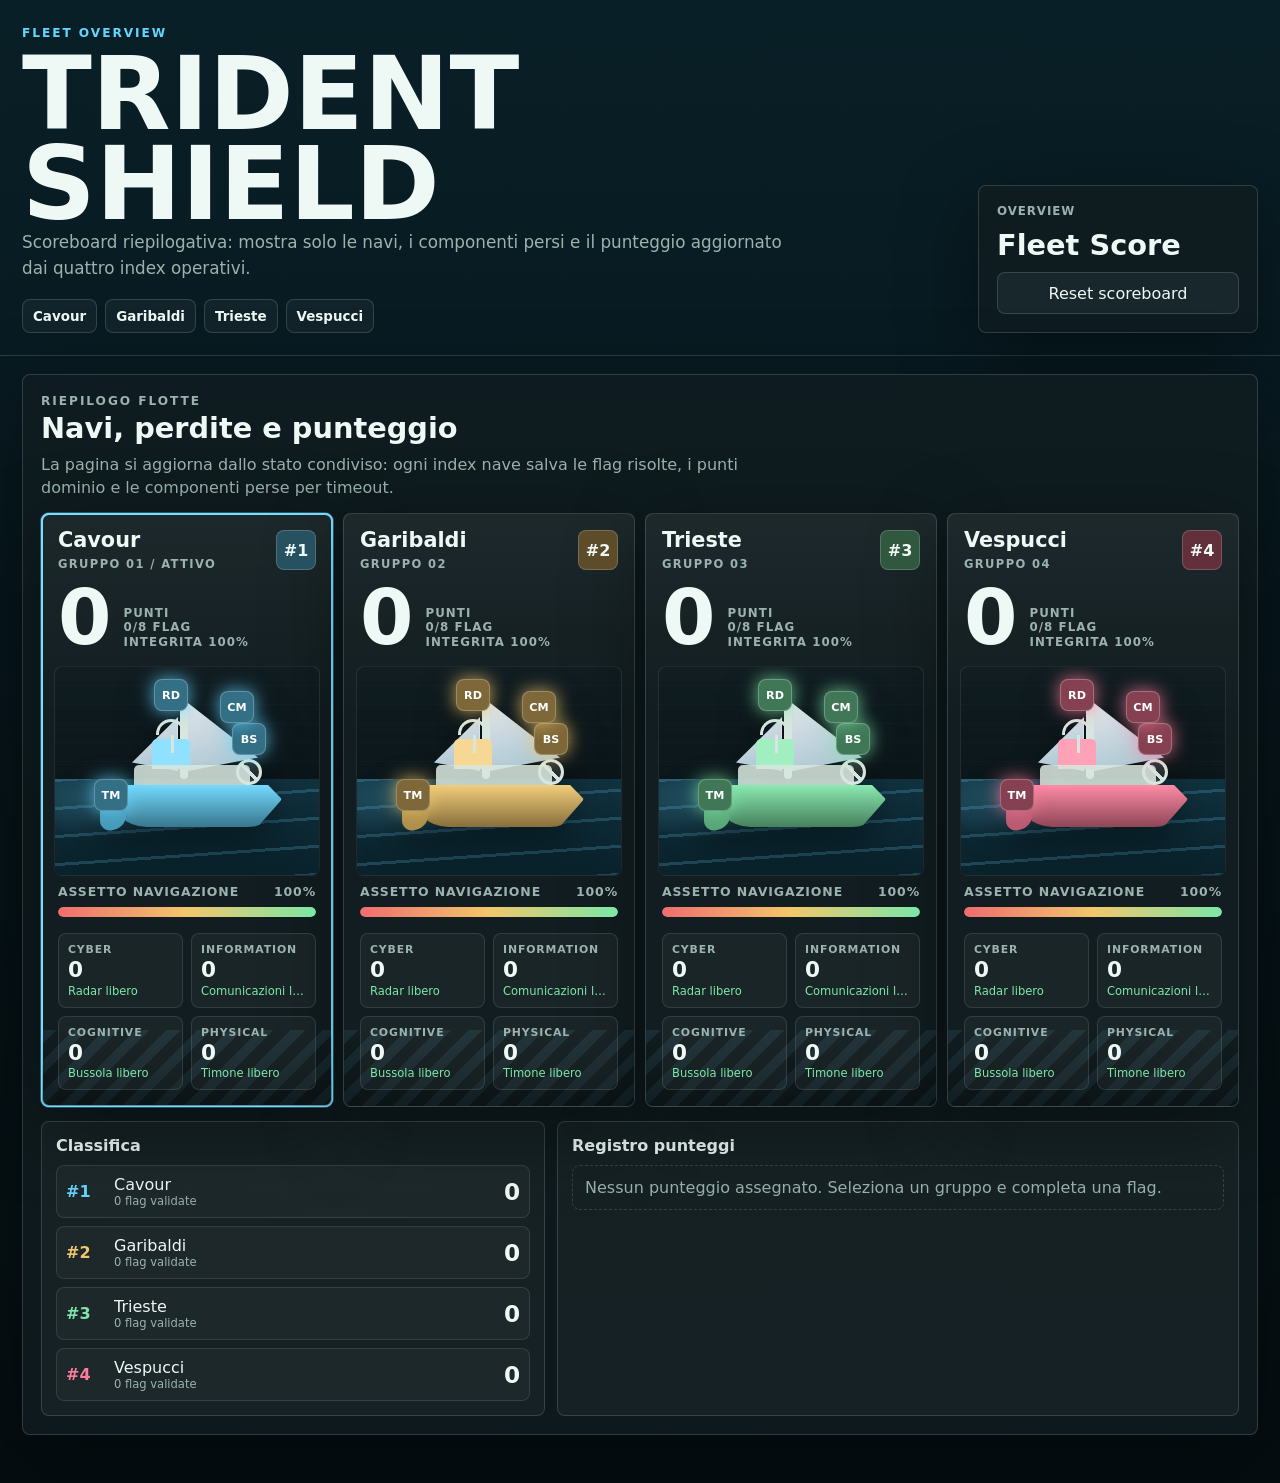
==== index.html @ 1d4ad9ce "Add files via upload" ====
<!doctype html>
<html lang="it">
<head>
  <meta charset="utf-8">
  <meta name="viewport" content="width=device-width, initial-scale=1">
  <meta name="description" content="Overview scoreboard Operazione TRIDENT SHIELD">
  <title>TRIDENT SHIELD - Overview Scoreboard</title>
  <link rel="stylesheet" href="style.css">
</head>
<body data-mode="overview">
  <header class="topbar overview-topbar">
    <div>
      <p class="eyebrow">Fleet Overview</p>
      <h1>TRIDENT SHIELD</h1>
      <p class="subtitle">Scoreboard riepilogativa: mostra solo le navi, i componenti persi e il punteggio aggiornato dai quattro index operativi.</p>
      <nav class="page-links" aria-label="Apri index nave">
        <a href="index-cavour.html">Cavour</a><a href="index-garibaldi.html">Garibaldi</a><a href="index-trieste.html">Trieste</a><a href="index-vespucci.html">Vespucci</a>
      </nav>
    </div>
    <div class="mission-card">
      <span>Overview</span>
      <strong>Fleet Score</strong>
      <button id="reset-scoreboard" type="button">Reset scoreboard</button>
    </div>
  </header>

  <main class="app-shell overview-shell">
    <section class="team-scoreboard overview-only" aria-label="Overview scoreboard flotte">
      <div class="scoreboard-head single-head">
        <div>
          <p class="eyebrow">Riepilogo flotte</p>
          <h2>Navi, perdite e punteggio</h2>
          <p>La pagina si aggiorna dallo stato condiviso: ogni index nave salva le flag risolte, i punti dominio e le componenti perse per timeout.</p>
        </div>
      </div>
      <div class="team-grid overview-grid" id="team-grid"></div>
      <div class="scoreboard-bottom">
        <div class="leaderboard-panel">
          <h3>Classifica</h3>
          <div id="team-leaderboard"></div>
        </div>
        <div class="score-log-panel">
          <h3>Registro punteggi</h3>
          <div id="score-log"></div>
        </div>
      </div>
    </section>
  </main>

  <script src="app.js"></script>
</body>
</html>
---- style.css ----
:root {
  color-scheme: dark;
  --bg: #071013;
  --surface: #111d20;
  --surface-2: #17272b;
  --surface-3: #20343a;
  --line: rgba(229, 241, 237, 0.16);
  --ink: #eef8f5;
  --muted: #9bb2ad;
  --cyan: #63d6ff;
  --green: #7ce7a7;
  --yellow: #f2c76b;
  --red: #ef6d6d;
  --danger: #ef6d6d;
  --orange: #f49b63;
  --violet: #b99cff;
  --warn: #f2c76b;
  --ok: #7ce7a7;
  --shadow: 0 22px 80px rgba(0, 0, 0, 0.36);
}

* { box-sizing: border-box; }

html { scroll-behavior: smooth; }

body {
  margin: 0;
  min-height: 100vh;
  color: var(--ink);
  font-family: Inter, ui-sans-serif, system-ui, -apple-system, BlinkMacSystemFont, "Segoe UI", sans-serif;
  background:
    linear-gradient(180deg, rgba(9, 32, 40, 0.92), rgba(5, 13, 16, 0.98)),
    repeating-linear-gradient(90deg, rgba(255, 255, 255, 0.035) 0 1px, transparent 1px 94px),
    var(--bg);
}

button,
input { font: inherit; }

button {
  min-height: 42px;
  border: 1px solid var(--line);
  border-radius: 8px;
  color: var(--ink);
  background: var(--surface-2);
  cursor: pointer;
}

button:hover,
.tab:hover {
  border-color: rgba(238, 248, 245, 0.34);
  background: var(--surface-3);
}

.tip {
  position: relative;
  display: inline-grid;
  place-items: center;
  width: 21px;
  height: 21px;
  min-height: 21px;
  margin-left: 6px;
  padding: 0;
  border-color: rgba(99, 214, 255, 0.36);
  border-radius: 50%;
  color: var(--cyan);
  background: rgba(99, 214, 255, 0.08);
  font-size: 0.72rem;
  font-weight: 900;
  line-height: 1;
  vertical-align: middle;
}

.tip::after {
  content: attr(data-tooltip);
  position: absolute;
  left: 50%;
  bottom: calc(100% + 10px);
  z-index: 50;
  width: min(310px, 70vw);
  padding: 10px 11px;
  border: 1px solid rgba(99, 214, 255, 0.34);
  border-radius: 8px;
  color: var(--ink);
  background: #071013;
  box-shadow: var(--shadow);
  font-size: 0.78rem;
  font-weight: 650;
  letter-spacing: 0;
  line-height: 1.35;
  text-align: left;
  text-transform: none;
  white-space: normal;
  opacity: 0;
  pointer-events: none;
  transform: translate(-50%, 4px);
  transition: opacity 140ms ease, transform 140ms ease;
}

.tip:hover::after,
.tip:focus-visible::after {
  opacity: 1;
  transform: translate(-50%, 0);
}

input {
  width: 100%;
  min-height: 42px;
  border: 1px solid var(--line);
  border-radius: 8px;
  padding: 0 12px;
  color: var(--ink);
  background: #091519;
  outline: none;
}

input[type="range"] { accent-color: var(--green); }

.topbar,
.app-shell {
  width: min(1480px, 100%);
  margin: 0 auto;
  padding-inline: 22px;
}

.topbar {
  display: grid;
  grid-template-columns: minmax(0, 1fr) 280px;
  gap: 24px;
  align-items: end;
  padding-top: 26px;
  padding-bottom: 22px;
  border-bottom: 1px solid var(--line);
}

.eyebrow {
  margin: 0 0 9px;
  color: var(--cyan);
  font-size: 0.76rem;
  font-weight: 900;
  letter-spacing: 0.16em;
  text-transform: uppercase;
}

h1 {
  margin: 0;
  font-size: clamp(2.7rem, 8vw, 7rem);
  line-height: 0.88;
}

h2,
p { margin-top: 0; }

.subtitle {
  max-width: 760px;
  margin-bottom: 0;
  color: var(--muted);
  font-size: 1.05rem;
  line-height: 1.55;
}

.page-links {
  display: flex;
  flex-wrap: wrap;
  gap: 8px;
  margin-top: 18px;
}

.page-links a {
  display: inline-flex;
  align-items: center;
  min-height: 34px;
  padding: 0 10px;
  border: 1px solid var(--line);
  border-radius: 8px;
  color: var(--ink);
  background: rgba(255, 255, 255, 0.045);
  font-size: 0.84rem;
  font-weight: 850;
  text-decoration: none;
}

.page-links a:hover,
.page-links a.current {
  border-color: rgba(99, 214, 255, 0.52);
  background: rgba(99, 214, 255, 0.12);
}

.mission-card,
.dashboard article,
.map-panel,
.domain-grid,
.module,
.final-mission,
.team-scoreboard {
  border: 1px solid var(--line);
  border-radius: 8px;
  background: rgba(17, 29, 32, 0.82);
  box-shadow: var(--shadow);
}

.mission-card {
  display: grid;
  gap: 10px;
  padding: 18px;
}

.mission-card span,
.dashboard span,
.module-score span,
.challenge label,
.weights label {
  color: var(--muted);
  font-size: 0.74rem;
  font-weight: 850;
  letter-spacing: 0.08em;
  text-transform: uppercase;
}

.mission-card strong {
  font-size: 1.8rem;
}

meter {
  width: 100%;
  height: 12px;
}

.app-shell {
  display: grid;
  gap: 18px;
  padding-top: 18px;
  padding-bottom: 48px;
}

.dashboard {
  display: grid;
  grid-template-columns: 1.4fr repeat(5, 1fr);
  gap: 12px;
}

.dashboard article {
  min-width: 0;
  padding: 16px;
}

.dashboard strong {
  display: block;
  margin: 8px 0 4px;
  font-size: clamp(1.7rem, 4vw, 3.1rem);
  font-variant-numeric: tabular-nums;
}

.dashboard small {
  color: var(--muted);
}

.score-hero {
  background:
    radial-gradient(circle at 100% 0, rgba(124, 231, 167, 0.2), transparent 38%),
    var(--surface);
}

.team-scoreboard {
  display: grid;
  gap: 14px;
  padding: 18px;
}

.scoreboard-head {
  display: grid;
  grid-template-columns: minmax(0, 1fr) 330px;
  gap: 18px;
  align-items: end;
}

.scoreboard-head h2 {
  margin-bottom: 8px;
  font-size: 1.8rem;
}

.scoreboard-head p {
  max-width: 760px;
  margin-bottom: 0;
  color: var(--muted);
  line-height: 1.45;
}

.team-controls {
  display: grid;
  gap: 10px;
}

.team-controls label {
  display: grid;
  gap: 6px;
}

.team-grid {
  display: grid;
  grid-template-columns: repeat(4, minmax(0, 1fr));
  gap: 10px;
}

.single-ship-grid {
  grid-template-columns: minmax(320px, 620px);
}

.single-head {
  grid-template-columns: 1fr;
}

.single-log {
  grid-template-columns: minmax(0, 1fr);
}

.overview-grid {
  grid-template-columns: repeat(4, minmax(0, 1fr));
}

.team-card {
  min-width: 0;
  padding: 14px;
  border: 1px solid var(--line);
  border-radius: 8px;
  background:
    linear-gradient(180deg, color-mix(in srgb, var(--team-color), transparent 88%), transparent 55%),
    rgba(255, 255, 255, 0.035);
}

.team-card.active {
  border-color: color-mix(in srgb, var(--team-color), white 24%);
  box-shadow: inset 0 0 0 1px color-mix(in srgb, var(--team-color), transparent 68%);
}

.team-card.leader {
  background:
    linear-gradient(180deg, color-mix(in srgb, var(--team-color), transparent 78%), transparent 62%),
    rgba(255, 255, 255, 0.055);
}

.team-card-head {
  display: flex;
  justify-content: space-between;
  gap: 10px;
  align-items: start;
}

.team-card-head strong {
  display: block;
  font-size: 1.1rem;
}

.team-card-head span,
.team-meta {
  color: var(--muted);
  font-size: 0.76rem;
  font-weight: 800;
  letter-spacing: 0.07em;
  text-transform: uppercase;
}

.team-card-head b {
  display: grid;
  place-items: center;
  min-width: 38px;
  min-height: 34px;
  border: 1px solid rgba(255, 255, 255, 0.14);
  border-radius: 8px;
  background: color-mix(in srgb, var(--team-color), black 62%);
}

.team-score {
  margin: 18px 0 10px;
  font-size: clamp(2.5rem, 6vw, 4rem);
  font-weight: 950;
  line-height: 0.9;
  font-variant-numeric: tabular-nums;
}

.team-meta {
  display: flex;
  justify-content: space-between;
  gap: 10px;
}

.team-bar {
  height: 9px;
  margin-top: 10px;
  overflow: hidden;
  border-radius: 999px;
  background: rgba(255, 255, 255, 0.08);
}

.team-bar i {
  display: block;
  width: 0;
  height: 100%;
  border-radius: inherit;
  background: linear-gradient(90deg, var(--cyan), var(--green));
}

.ship-card {
  position: relative;
  min-width: 0;
  overflow: hidden;
  border: 1px solid var(--line);
  border-radius: 8px;
  background:
    linear-gradient(180deg, rgba(255, 255, 255, 0.05), transparent 34%),
    var(--surface);
  box-shadow: var(--shadow);
}

.ship-card::after {
  content: "";
  position: absolute;
  inset: auto 0 0;
  height: 76px;
  background:
    linear-gradient(180deg, transparent, rgba(0, 0, 0, 0.34)),
    repeating-linear-gradient(135deg, rgba(113, 215, 255, 0.09) 0 10px, transparent 10px 22px);
  pointer-events: none;
}

.ship-card.leader {
  border-color: color-mix(in srgb, var(--accent), white 20%);
  box-shadow: 0 0 0 1px color-mix(in srgb, var(--accent), transparent 68%), var(--shadow);
}

.ship-card.active-team {
  outline: 2px solid color-mix(in srgb, var(--accent), white 16%);
  outline-offset: -2px;
}

.ship-header {
  position: relative;
  z-index: 1;
  display: grid;
  grid-template-columns: minmax(0, 1fr) auto;
  gap: 12px;
  padding: 16px 16px 0;
}

.team-name {
  margin: 0;
  font-size: 1.3rem;
  line-height: 1.05;
  white-space: nowrap;
  overflow: hidden;
  text-overflow: ellipsis;
}

.team-code {
  margin-top: 5px;
  color: var(--muted);
  font-size: 0.72rem;
  font-weight: 800;
  letter-spacing: 0.12em;
  text-transform: uppercase;
}

.rank {
  display: grid;
  place-items: center;
  width: 40px;
  height: 40px;
  border-radius: 8px;
  border: 1px solid rgba(255, 255, 255, 0.18);
  background: color-mix(in srgb, var(--accent), black 62%);
  font-weight: 900;
}

.score-row {
  position: relative;
  z-index: 1;
  display: flex;
  align-items: end;
  gap: 12px;
  padding: 16px;
}

.score {
  font-size: clamp(2.8rem, 6vw, 4.8rem);
  font-weight: 900;
  line-height: 0.82;
  font-variant-numeric: tabular-nums;
}

.score-label {
  color: var(--muted);
  font-size: 0.74rem;
  font-weight: 800;
  text-transform: uppercase;
  letter-spacing: 0.09em;
  line-height: 1.25;
}

.ship-wrap {
  position: relative;
  z-index: 1;
  height: 210px;
  margin: 0 12px 8px;
  border: 1px solid rgba(255, 255, 255, 0.09);
  border-radius: 8px;
  background:
    linear-gradient(180deg, rgba(10, 24, 32, 0.24), rgba(4, 12, 16, 0.58)),
    repeating-linear-gradient(0deg, transparent 0 18px, rgba(255, 255, 255, 0.025) 18px 19px);
  overflow: hidden;
}

.sea {
  position: absolute;
  inset: auto 0 0;
  height: 46%;
  background:
    radial-gradient(ellipse at 18% 22%, rgba(113, 215, 255, 0.22), transparent 38%),
    repeating-linear-gradient(176deg, rgba(113, 215, 255, 0.2) 0 3px, transparent 3px 28px),
    linear-gradient(180deg, rgba(18, 61, 78, 0.72), rgba(9, 34, 44, 0.95));
}

.ship {
  position: absolute;
  left: 50%;
  bottom: 48px;
  width: 210px;
  height: 120px;
  transform: translateX(-50%);
  filter: drop-shadow(0 18px 18px rgba(0, 0, 0, 0.36));
}

.hull {
  position: absolute;
  left: 26px;
  right: 10px;
  bottom: 0;
  height: 42px;
  border-radius: 5px 5px 48px 54px;
  background:
    linear-gradient(90deg, transparent 0 16px, rgba(255, 255, 255, 0.1) 16px 18px, transparent 18px),
    linear-gradient(180deg, color-mix(in srgb, var(--accent), white 12%), color-mix(in srgb, var(--accent), black 44%));
  clip-path: polygon(0 0, 92% 0, 100% 34%, 86% 100%, 12% 100%);
}

.deck {
  position: absolute;
  left: 52px;
  right: 42px;
  bottom: 38px;
  height: 24px;
  border-radius: 5px 5px 0 0;
  background: #d8e6df;
  opacity: 0.88;
}

.mast {
  position: absolute;
  left: 98px;
  bottom: 48px;
  width: 8px;
  height: 82px;
  border-radius: 8px;
  background: #d8e6df;
}

.sail {
  position: absolute;
  bottom: 56px;
  background: linear-gradient(160deg, #f7fbff, #b7d8e6);
  border: 1px solid rgba(255, 255, 255, 0.42);
  opacity: 0.9;
}

.sail-main {
  left: 106px;
  width: 70px;
  height: 68px;
  clip-path: polygon(0 0, 100% 80%, 0 100%);
}

.sail-front {
  left: 50px;
  width: 46px;
  height: 54px;
  clip-path: polygon(100% 0, 100% 100%, 0 84%);
}

.bridge {
  position: absolute;
  left: 70px;
  bottom: 58px;
  width: 38px;
  height: 30px;
  border-radius: 5px 5px 0 0;
  background: color-mix(in srgb, var(--accent), white 28%);
}

.radar {
  position: absolute;
  left: 74px;
  bottom: 92px;
  width: 30px;
  height: 16px;
  border: 3px solid #d8e6df;
  border-bottom: 0;
  border-radius: 20px 20px 0 0;
}

.radar::before {
  content: "";
  position: absolute;
  left: 50%;
  bottom: 4px;
  width: 54px;
  height: 54px;
  border: 1px solid rgba(113, 215, 255, 0.34);
  border-radius: 50%;
  opacity: 0;
  transform: translateX(-50%) scale(0.4);
  pointer-events: none;
}

.radar::after {
  content: "";
  position: absolute;
  left: 12px;
  bottom: -18px;
  width: 3px;
  height: 18px;
  background: #d8e6df;
}

.compass {
  position: absolute;
  right: 30px;
  bottom: 42px;
  width: 26px;
  height: 26px;
  border: 3px solid #d8e6df;
  border-radius: 50%;
  background:
    linear-gradient(45deg, transparent 43%, #d8e6df 44% 56%, transparent 57%),
    rgba(255, 255, 255, 0.12);
}

.compass::after {
  content: "";
  position: absolute;
  inset: 7px;
  border-radius: 50%;
  background: var(--danger);
  opacity: 0;
}

.rudder {
  position: absolute;
  left: 18px;
  bottom: -3px;
  width: 26px;
  height: 34px;
  border-radius: 4px 0 12px 12px;
  background: color-mix(in srgb, var(--accent), black 28%);
  transform: skewY(-10deg);
}

.component {
  position: absolute;
  z-index: 3;
  display: grid;
  place-items: center;
  width: 34px;
  height: 32px;
  border-radius: 8px;
  border: 1px solid rgba(255, 255, 255, 0.24);
  background: rgba(7, 16, 20, 0.78);
  color: #fff;
  font-size: 0.7rem;
  font-weight: 900;
}

.component[data-component="radar"] { left: 72px; bottom: 116px; }
.component[data-component="compass"] { right: 26px; bottom: 72px; }
.component[data-component="rudder"] { left: 12px; bottom: 16px; }
.component[data-component="sails"] { left: 138px; bottom: 104px; }

.ship-card .component.ok {
  box-shadow: 0 0 18px color-mix(in srgb, var(--accent), transparent 18%);
  background: color-mix(in srgb, var(--accent), black 48%);
}

.ship-card .component.damaged {
  border-color: rgba(228, 88, 88, 0.6);
  background: rgba(97, 28, 33, 0.92);
  color: #ffd5d5;
  box-shadow: 0 0 18px rgba(228, 88, 88, 0.36);
}

.ship-card .component.damaged::after {
  content: "";
  position: absolute;
  width: 36px;
  height: 3px;
  border-radius: 999px;
  background: var(--danger);
  transform: rotate(-38deg);
}

.smoke {
  position: absolute;
  z-index: 2;
  width: 54px;
  height: 54px;
  border-radius: 50%;
  background: rgba(35, 39, 42, 0.58);
  filter: blur(2px);
  opacity: 0;
  animation: drift 3s ease-in-out infinite;
}

.smoke.s1 { left: 75px; bottom: 120px; }
.smoke.s2 { left: 130px; bottom: 96px; animation-delay: 700ms; }

.damage-radar .radar { animation: radarFail 1.15s steps(2, end) infinite; }
.damage-radar .radar::before { animation: brokenPing 1.6s ease-out infinite; }
.damage-radar .component[data-component="radar"] { animation: warningPulse 1.1s ease-in-out infinite; }
.damage-compass .compass { animation: compassSpin 950ms cubic-bezier(.3, .8, .4, 1) infinite; }
.damage-compass .compass::after { animation: coreBlink 800ms ease-in-out infinite; }
.damage-compass .component[data-component="compass"] { animation: warningPulse 1s ease-in-out infinite; }
.damage-sails .sail-main {
  transform-origin: 0 100%;
  animation: sailTearMain 1.7s ease-in-out infinite;
}
.damage-sails .sail-front {
  transform-origin: 100% 100%;
  animation: sailTearFront 1.55s ease-in-out infinite;
}
.damage-sails .component[data-component="sails"] { animation: warningPulse 1.15s ease-in-out infinite; }
.damage-rudder .rudder {
  opacity: 0.48;
  animation: warningPulse 1.25s ease-in-out infinite;
}
.damage-rudder .component[data-component="rudder"] { animation: warningPulse 1.15s ease-in-out infinite; }
.damage-radar .smoke.s1,
.damage-compass .smoke.s1,
.damage-sails .smoke.s2,
.damage-rudder .smoke.s1 { opacity: 1; }
.damage-radar .smoke.s1 { left: 66px; bottom: 112px; }
.damage-compass .smoke.s1 { left: 142px; bottom: 56px; }
.damage-sails .smoke.s2 { left: 132px; bottom: 105px; }
.damage-rudder .smoke.s1 { left: 28px; bottom: 22px; }

@keyframes drift {
  0%, 100% { transform: translate(0, 0) scale(0.9); }
  50% { transform: translate(8px, -10px) scale(1.08); }
}

@keyframes radarFail {
  0%, 100% { opacity: 0.28; transform: translateX(0); filter: drop-shadow(0 0 0 transparent); }
  20% { opacity: 0.92; transform: translateX(-2px); filter: drop-shadow(0 0 8px rgba(113, 215, 255, 0.74)); }
  42% { opacity: 0.16; transform: translateX(2px); }
  70% { opacity: 0.62; transform: translateX(-1px); }
}

@keyframes brokenPing {
  0% { opacity: 0.55; transform: translateX(-50%) scale(0.28); }
  58% { opacity: 0.12; transform: translateX(-50%) scale(1); }
  59%, 100% { opacity: 0; transform: translateX(-50%) scale(1.04); }
}

@keyframes compassSpin {
  0%, 100% { opacity: 0.42; transform: rotate(-18deg) scale(0.96); }
  28% { opacity: 0.95; transform: rotate(42deg) scale(1.04); }
  46% { opacity: 0.55; transform: rotate(-96deg) scale(0.98); }
  72% { opacity: 0.76; transform: rotate(130deg) scale(1.02); }
}

@keyframes coreBlink {
  0%, 100% { opacity: 0; transform: scale(0.6); }
  50% { opacity: 0.78; transform: scale(1); }
}

@keyframes sailTearMain {
  0%, 100% { opacity: 0.32; transform: rotate(-8deg) skewX(-3deg); filter: brightness(0.86); }
  50% { opacity: 0.68; transform: rotate(-17deg) skewX(7deg) translateY(3px); filter: brightness(1.08); }
}

@keyframes sailTearFront {
  0%, 100% { opacity: 0.36; transform: rotate(7deg) skewX(4deg); }
  50% { opacity: 0.7; transform: rotate(16deg) skewX(-6deg) translateY(2px); }
}

@keyframes warningPulse {
  0%, 100% { opacity: 0.62; box-shadow: 0 0 10px rgba(228, 88, 88, 0.28); }
  50% { opacity: 1; box-shadow: 0 0 24px rgba(228, 88, 88, 0.72); }
}

.integrity {
  position: relative;
  z-index: 1;
  padding: 0 16px 16px;
}

.integrity-head {
  display: flex;
  justify-content: space-between;
  gap: 10px;
  margin-bottom: 8px;
  color: var(--muted);
  font-size: 0.78rem;
  font-weight: 800;
  text-transform: uppercase;
  letter-spacing: 0.07em;
}

.bar {
  height: 10px;
  overflow: hidden;
  border-radius: 999px;
  background: rgba(255, 255, 255, 0.08);
}

.bar span {
  display: block;
  width: var(--value);
  height: 100%;
  border-radius: inherit;
  background: linear-gradient(90deg, var(--danger), var(--warn), var(--ok));
  transition: width 220ms ease;
}

.domain-score-grid {
  position: relative;
  z-index: 1;
  display: grid;
  grid-template-columns: repeat(2, minmax(0, 1fr));
  gap: 8px;
  padding: 0 16px 16px;
}

.domain-score {
  display: grid;
  gap: 3px;
  min-width: 0;
  padding: 9px;
  border: 1px solid rgba(255, 255, 255, 0.11);
  border-radius: 8px;
  background: rgba(255, 255, 255, 0.04);
}

.domain-score span,
.domain-score small {
  overflow: hidden;
  text-overflow: ellipsis;
  white-space: nowrap;
}

.domain-score span {
  color: var(--muted);
  font-size: 0.68rem;
  font-weight: 900;
  letter-spacing: 0.08em;
  text-transform: uppercase;
}

.domain-score strong {
  font-size: 1.35rem;
  line-height: 1;
  font-variant-numeric: tabular-nums;
}

.domain-score small {
  color: var(--green);
  font-size: 0.72rem;
}

.domain-score.lost {
  border-color: rgba(239, 109, 109, 0.42);
  background: rgba(239, 109, 109, 0.08);
}

.domain-score.lost small {
  color: var(--red);
}

.scoreboard-bottom {
  display: grid;
  grid-template-columns: minmax(0, 0.85fr) minmax(0, 1.15fr);
  gap: 12px;
}

.leaderboard-panel,
.score-log-panel {
  min-width: 0;
  padding: 14px;
  border: 1px solid var(--line);
  border-radius: 8px;
  background: rgba(255, 255, 255, 0.035);
}

.leaderboard-panel h3,
.score-log-panel h3 {
  margin: 0 0 10px;
  font-size: 1rem;
}

#team-leaderboard,
#score-log {
  display: grid;
  gap: 8px;
}

.team-rank {
  display: grid;
  grid-template-columns: 38px minmax(0, 1fr) auto;
  gap: 10px;
  align-items: center;
  padding: 9px;
  border: 1px solid rgba(255, 255, 255, 0.1);
  border-radius: 8px;
  background: rgba(255, 255, 255, 0.035);
}

.team-rank b {
  color: var(--team-color);
}

.team-rank span {
  min-width: 0;
  overflow: hidden;
  text-overflow: ellipsis;
  white-space: nowrap;
}

.team-rank small {
  display: block;
  color: var(--muted);
  font-size: 0.72rem;
}

.team-rank strong {
  font-size: 1.45rem;
  font-variant-numeric: tabular-nums;
}

.score-log-entry {
  display: grid;
  grid-template-columns: 70px minmax(0, 1fr);
  gap: 10px;
  padding: 9px;
  border-left: 3px solid var(--green);
  border-radius: 8px;
  color: var(--muted);
  background: rgba(255, 255, 255, 0.035);
  line-height: 1.35;
}

.score-log-entry time {
  color: var(--cyan);
  font-size: 0.78rem;
  font-weight: 900;
}

.score-log-entry strong {
  color: var(--ink);
}

.score-log-empty {
  padding: 12px;
  border: 1px dashed var(--line);
  border-radius: 8px;
  color: var(--muted);
}

.layout {
  display: grid;
  grid-template-columns: 360px minmax(0, 1fr);
  gap: 18px;
  align-items: start;
}

.mission-map {
  position: sticky;
  top: 14px;
  display: grid;
  gap: 12px;
}

.map-panel {
  padding: 18px;
}

.map-panel h2,
.final-mission h2 {
  margin-bottom: 14px;
  font-size: 1.6rem;
}

#attack-path {
  display: grid;
  gap: 8px;
  margin: 0;
  padding: 0;
  list-style: none;
}

#attack-path li {
  display: grid;
  grid-template-columns: 34px 1fr;
  gap: 10px;
  align-items: center;
  padding: 9px;
  border: 1px solid rgba(255, 255, 255, 0.09);
  border-radius: 8px;
  color: var(--muted);
  background: rgba(255, 255, 255, 0.035);
}

#attack-path b {
  display: grid;
  place-items: center;
  width: 28px;
  height: 28px;
  border-radius: 8px;
  color: #061015;
  background: var(--cyan);
}

#attack-path li.done {
  color: var(--ink);
  border-color: rgba(124, 231, 167, 0.4);
}

#attack-path li.done b { background: var(--green); }

.domain-grid {
  display: grid;
  grid-template-columns: repeat(2, minmax(0, 1fr));
  gap: 8px;
  padding: 12px;
}

.domain {
  min-height: 96px;
  padding: 12px;
  border: 1px solid rgba(255, 255, 255, 0.11);
  border-radius: 8px;
  background: rgba(255, 255, 255, 0.035);
}

.domain strong {
  display: block;
  margin-bottom: 8px;
}

.domain span {
  display: block;
  color: var(--muted);
  font-size: 0.84rem;
  line-height: 1.4;
}

.content {
  min-width: 0;
  display: grid;
  gap: 14px;
}

.tabs {
  position: sticky;
  top: 0;
  z-index: 5;
  display: grid;
  grid-template-columns: repeat(8, minmax(92px, 1fr));
  gap: 8px;
  padding: 8px;
  border: 1px solid var(--line);
  border-radius: 8px;
  background: rgba(7, 16, 19, 0.92);
  backdrop-filter: blur(12px);
}

.tab {
  min-height: 50px;
  border: 1px solid var(--line);
  border-radius: 8px;
  color: var(--muted);
  background: var(--surface);
  text-align: left;
}

.tab.active {
  color: var(--ink);
  border-color: rgba(99, 214, 255, 0.55);
  background: rgba(99, 214, 255, 0.13);
}

.tab.done {
  border-color: rgba(124, 231, 167, 0.5);
}

.module {
  overflow: hidden;
}

.module-head {
  display: grid;
  grid-template-columns: minmax(0, 1fr) 150px;
  gap: 18px;
  padding: 22px;
  border-bottom: 1px solid var(--line);
  background:
    linear-gradient(115deg, rgba(99, 214, 255, 0.15), transparent 46%),
    rgba(255, 255, 255, 0.025);
}

.module-title {
  margin: 0 0 10px;
  font-size: clamp(1.8rem, 4vw, 3rem);
  line-height: 1;
}

.module-mission {
  max-width: 820px;
  margin-bottom: 0;
  color: var(--muted);
  line-height: 1.55;
}

.module-score {
  display: grid;
  place-items: center;
  align-content: center;
  border: 1px solid var(--line);
  border-radius: 8px;
  background: rgba(0, 0, 0, 0.17);
}

.module-score strong {
  font-size: 2.3rem;
  font-variant-numeric: tabular-nums;
}

.challenge-grid {
  display: grid;
  grid-template-columns: repeat(2, minmax(0, 1fr));
  gap: 12px;
  padding: 14px;
}

.artifact-list {
  display: flex;
  flex-wrap: wrap;
  gap: 8px;
  align-items: center;
  padding: 14px;
  border-bottom: 1px solid var(--line);
}

.artifact-list strong {
  flex: 1 0 100%;
  color: var(--muted);
  font-size: 0.74rem;
  letter-spacing: 0.08em;
  text-transform: uppercase;
}

.artifact-list a {
  display: inline-flex;
  align-items: center;
  min-height: 34px;
  padding: 0 10px;
  border: 1px solid var(--line);
  border-radius: 8px;
  color: var(--ink);
  background: rgba(255, 255, 255, 0.045);
  font-size: 0.84rem;
  text-decoration: none;
}

.artifact-list a:hover {
  border-color: rgba(99, 214, 255, 0.55);
  background: rgba(99, 214, 255, 0.1);
}

.challenge {
  display: grid;
  gap: 14px;
  min-width: 0;
  padding: 16px;
  border: 1px solid var(--line);
  border-radius: 8px;
  background: rgba(255, 255, 255, 0.035);
}

.challenge.solved {
  border-color: rgba(124, 231, 167, 0.58);
  box-shadow: inset 0 0 0 1px rgba(124, 231, 167, 0.18);
}

.challenge-head {
  display: flex;
  gap: 10px;
  align-items: center;
}

.badge {
  flex: 0 0 auto;
  padding: 5px 8px;
  border-radius: 8px;
  color: #071013;
  background: var(--yellow);
  font-size: 0.72rem;
  font-weight: 900;
}

.challenge-title {
  min-width: 0;
  overflow-wrap: anywhere;
}

.challenge-brief {
  margin-bottom: 0;
  color: var(--muted);
  line-height: 1.5;
}

.countdown {
  display: inline-flex;
  align-items: center;
  width: fit-content;
  min-height: 34px;
  padding: 0 10px;
  border: 1px solid rgba(124, 231, 167, 0.32);
  border-radius: 8px;
  color: var(--green);
  background: rgba(124, 231, 167, 0.08);
  font-size: 0.8rem;
  font-weight: 900;
  letter-spacing: 0.06em;
  text-transform: uppercase;
  font-variant-numeric: tabular-nums;
}

.countdown.danger {
  border-color: rgba(239, 109, 109, 0.45);
  color: var(--red);
  background: rgba(239, 109, 109, 0.08);
}

.countdown.ok {
  border-color: rgba(99, 214, 255, 0.34);
  color: var(--cyan);
  background: rgba(99, 214, 255, 0.08);
}

.evidence,
.tasks {
  display: grid;
  gap: 7px;
}

.evidence > strong,
.tasks > strong {
  color: var(--muted);
  font-size: 0.74rem;
  font-weight: 900;
  letter-spacing: 0.08em;
  text-transform: uppercase;
}

.evidence span,
.tasks span {
  padding: 8px 10px;
  border-radius: 8px;
  color: var(--muted);
  background: rgba(255, 255, 255, 0.045);
  font-size: 0.86rem;
  line-height: 1.35;
}

.tasks span::before {
  content: "□ ";
  color: var(--cyan);
}

.challenge.solved .tasks span::before {
  content: "✓ ";
  color: var(--green);
}

.domain-solver {
  display: grid;
  gap: 12px;
  padding: 12px;
  border: 1px solid rgba(99, 214, 255, 0.28);
  border-radius: 8px;
  background: rgba(99, 214, 255, 0.055);
}

.solver-head {
  display: grid;
  grid-template-columns: minmax(0, 1fr) auto;
  gap: 12px;
  align-items: start;
}

.solver-head strong {
  display: block;
  margin-bottom: 4px;
}

.solver-head p {
  margin-bottom: 0;
  color: var(--muted);
  font-size: 0.86rem;
  line-height: 1.35;
}

.solver-head span {
  display: grid;
  place-items: center;
  min-width: 52px;
  min-height: 40px;
  border: 1px solid rgba(124, 231, 167, 0.4);
  border-radius: 8px;
  color: var(--green);
  background: rgba(124, 231, 167, 0.08);
  font-weight: 900;
  font-variant-numeric: tabular-nums;
}

.domain-inputs {
  display: grid;
  grid-template-columns: repeat(2, minmax(0, 1fr));
  gap: 10px;
}

.domain-answer {
  display: grid;
  gap: 7px;
  min-width: 0;
  padding: 10px;
  border: 1px solid var(--line);
  border-radius: 8px;
  background: rgba(0, 0, 0, 0.14);
}

.domain-answer.correct {
  border-color: rgba(124, 231, 167, 0.52);
  background: rgba(124, 231, 167, 0.08);
}

.domain-answer span {
  color: var(--cyan);
  font-size: 0.78rem;
  font-weight: 900;
  letter-spacing: 0.08em;
  text-transform: uppercase;
}

.domain-answer small {
  color: var(--muted);
  font-size: 0.76rem;
  line-height: 1.25;
}

.domain-answer.correct small {
  color: var(--green);
}

.domain-answer button {
  min-height: 34px;
  font-size: 0.78rem;
}

.hints {
  display: grid;
  gap: 6px;
}

.hints em {
  display: block;
  padding: 7px 8px;
  border-left: 3px solid var(--orange);
  border-radius: 6px;
  color: var(--muted);
  background: rgba(244, 155, 99, 0.08);
  font-size: 0.8rem;
  font-style: normal;
  line-height: 1.3;
}

.generated-flag {
  display: grid;
  gap: 6px;
  padding: 10px;
  border: 1px solid rgba(255, 255, 255, 0.1);
  border-radius: 8px;
  background: rgba(255, 255, 255, 0.04);
}

.generated-flag span {
  color: var(--muted);
  font-size: 0.74rem;
  font-weight: 900;
  letter-spacing: 0.08em;
  text-transform: uppercase;
}

.generated-flag code {
  color: var(--green);
  font-size: 0.9rem;
  overflow-wrap: anywhere;
}

.flag-form {
  display: grid;
  grid-template-columns: minmax(0, 1fr) 110px;
  gap: 8px;
  align-items: end;
}

.flag-form label {
  display: grid;
  gap: 6px;
}

.feedback {
  min-height: 22px;
  margin-bottom: 0;
  color: var(--muted);
  font-weight: 750;
}

.feedback.ok { color: var(--green); }
.feedback.bad { color: var(--red); }

.final-mission {
  display: grid;
  grid-template-columns: minmax(0, 0.9fr) minmax(0, 1.1fr);
  gap: 22px;
  padding: 22px;
}

.final-mission p {
  color: var(--muted);
  line-height: 1.55;
}

.weights {
  display: grid;
  gap: 12px;
}

.weights label {
  display: grid;
  gap: 8px;
  padding: 11px;
  border: 1px solid var(--line);
  border-radius: 8px;
  background: rgba(255, 255, 255, 0.035);
}

@media (max-width: 1180px) {
  .dashboard {
    grid-template-columns: repeat(3, 1fr);
  }

  .scoreboard-head,
  .scoreboard-bottom {
    grid-template-columns: 1fr;
  }

  .team-grid {
    grid-template-columns: repeat(2, minmax(0, 1fr));
  }

  .single-ship-grid {
    grid-template-columns: minmax(0, 1fr);
  }

  .layout {
    grid-template-columns: 1fr;
  }

  .mission-map {
    position: relative;
    top: auto;
  }

  .tabs {
    grid-template-columns: repeat(4, minmax(92px, 1fr));
  }
}

@media (max-width: 760px) {
  .topbar,
  .module-head,
  .final-mission {
    grid-template-columns: 1fr;
  }

  .dashboard,
  .team-grid,
  .overview-grid,
  .challenge-grid,
  .domain-inputs,
  .domain-grid {
    grid-template-columns: 1fr;
  }

  .tabs {
    overflow-x: auto;
    grid-template-columns: repeat(8, minmax(110px, 1fr));
  }

  .flag-form {
    grid-template-columns: 1fr;
  }
}
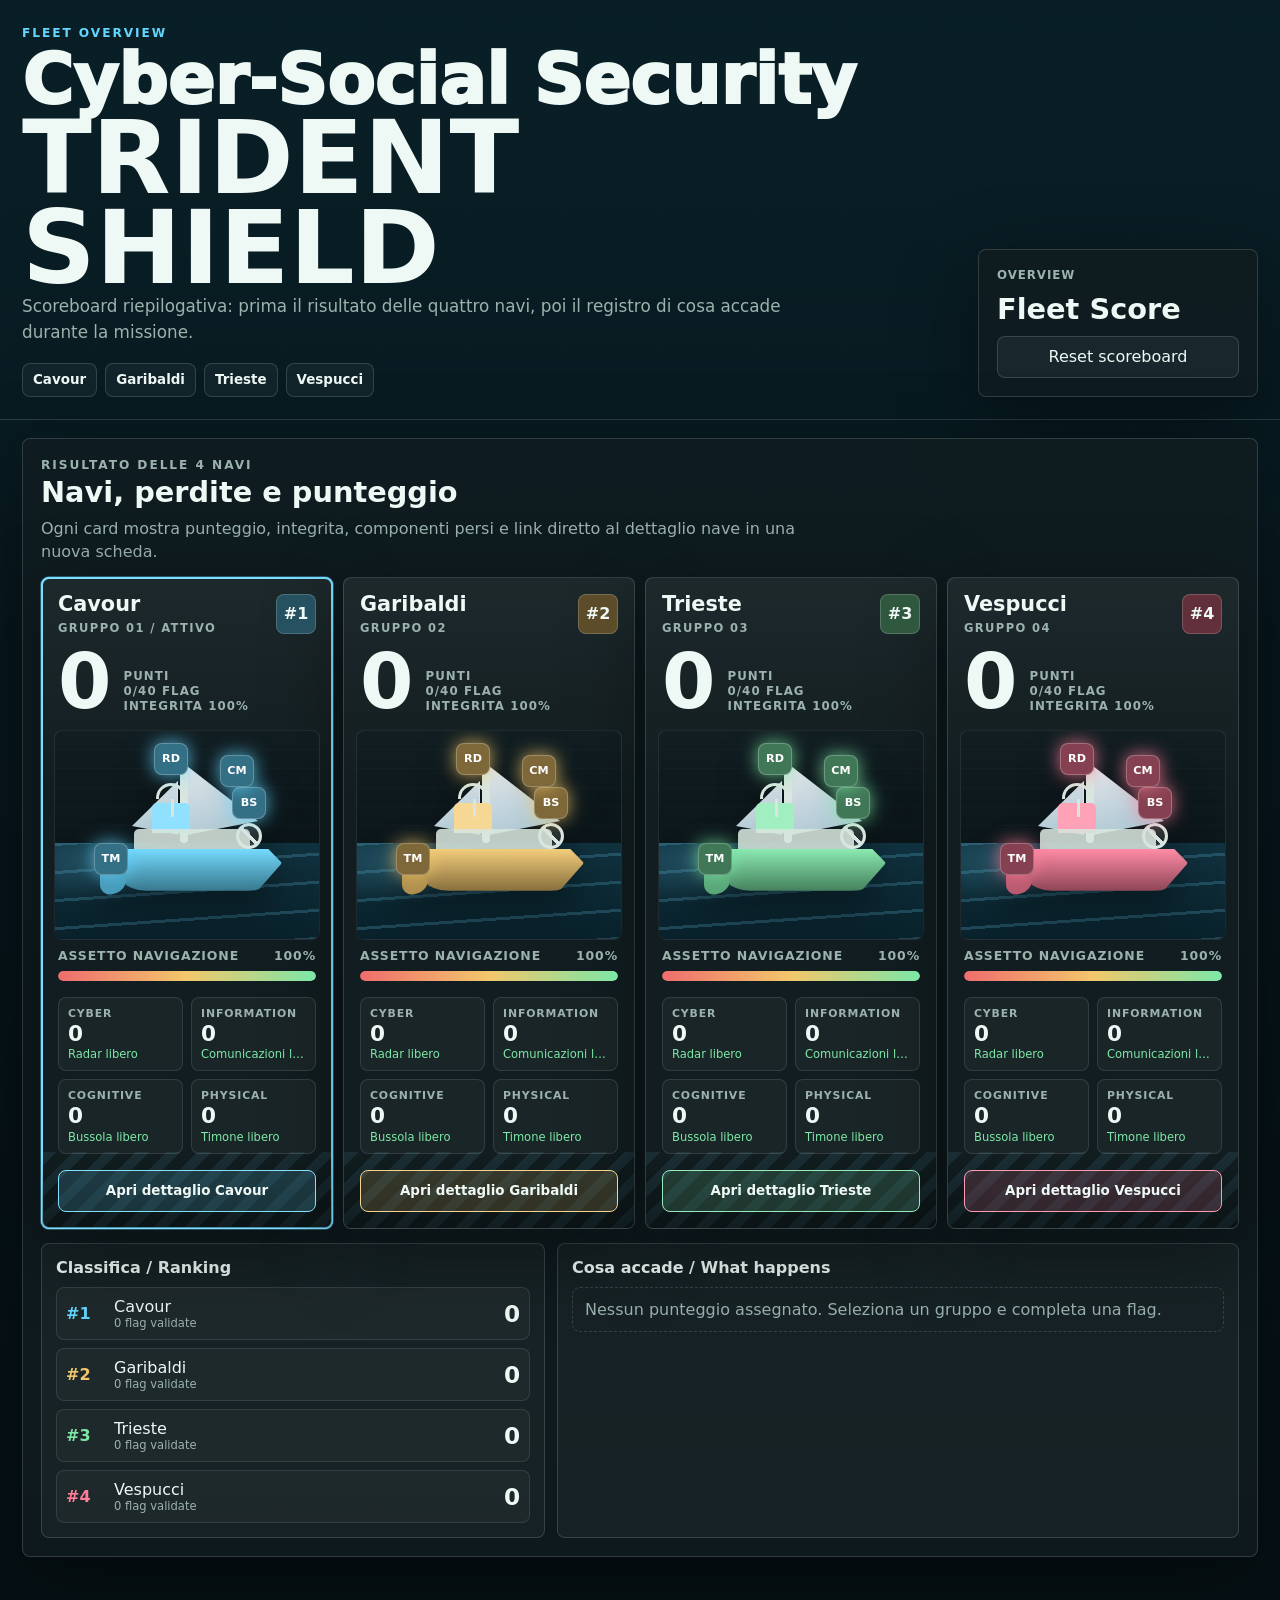
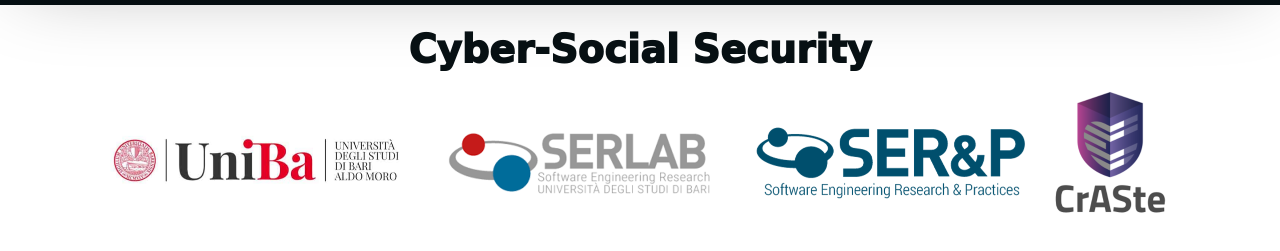
==== commit e0a818f5: "Add files via upload Add CTF" ====
--- a/index.html
+++ b/index.html
@@ -11,10 +11,14 @@
   <header class="topbar overview-topbar">
     <div>
       <p class="eyebrow">Fleet Overview</p>
+      <p class="program-title">Cyber-Social Security</p>
       <h1>TRIDENT SHIELD</h1>
-      <p class="subtitle">Scoreboard riepilogativa: mostra solo le navi, i componenti persi e il punteggio aggiornato dai quattro index operativi.</p>
+      <p class="subtitle">Scoreboard riepilogativa: prima il risultato delle quattro navi, poi il registro di cosa accade durante la missione.</p>
       <nav class="page-links" aria-label="Apri index nave">
-        <a href="index-cavour.html">Cavour</a><a href="index-garibaldi.html">Garibaldi</a><a href="index-trieste.html">Trieste</a><a href="index-vespucci.html">Vespucci</a>
+        <a href="https://vitabarl.github.io/trident-shield-ctf/index-cavour.html" target="_blank" rel="noopener noreferrer">Cavour</a>
+        <a href="https://vitabarl.github.io/trident-shield-ctf/index-garibaldi.html" target="_blank" rel="noopener noreferrer">Garibaldi</a>
+        <a href="https://vitabarl.github.io/trident-shield-ctf/index-trieste.html" target="_blank" rel="noopener noreferrer">Trieste</a>
+        <a href="https://vitabarl.github.io/trident-shield-ctf/index-vespucci.html" target="_blank" rel="noopener noreferrer">Vespucci</a>
       </nav>
     </div>
     <div class="mission-card">
@@ -28,25 +32,32 @@
     <section class="team-scoreboard overview-only" aria-label="Overview scoreboard flotte">
       <div class="scoreboard-head single-head">
         <div>
-          <p class="eyebrow">Riepilogo flotte</p>
+          <p class="eyebrow">Risultato delle 4 navi</p>
           <h2>Navi, perdite e punteggio</h2>
-          <p>La pagina si aggiorna dallo stato condiviso: ogni index nave salva le flag risolte, i punti dominio e le componenti perse per timeout.</p>
+          <p>Ogni card mostra punteggio, integrita, componenti persi e link diretto al dettaglio nave in una nuova scheda.</p>
         </div>
       </div>
       <div class="team-grid overview-grid" id="team-grid"></div>
       <div class="scoreboard-bottom">
         <div class="leaderboard-panel">
-          <h3>Classifica</h3>
+          <h3>Classifica / Ranking</h3>
           <div id="team-leaderboard"></div>
         </div>
         <div class="score-log-panel">
-          <h3>Registro punteggi</h3>
+          <h3>Cosa accade / What happens</h3>
           <div id="score-log"></div>
         </div>
       </div>
     </section>
   </main>
 
+  <footer class="site-footer team-site-footer" aria-label="Cyber-Social Security">
+    <div class="team-footer-inner">
+      <p class="footer-css-title">Cyber-Social Security</p>
+      <img class="footer-banner" src="assets/logos/banner_CTF.png" alt="UniBa SERLAB SER&P CrASte">
+    </div>
+  </footer>
+
   <script src="app.js"></script>
 </body>
 </html>
--- a/style.css
+++ b/style.css
@@ -159,6 +159,115 @@
   line-height: 1.55;
 }
 
+.logo {
+  display: block;
+  width: auto;
+  object-fit: contain;
+}
+
+.logo-uniba {
+  height: 46px;
+  max-width: 250px;
+}
+
+.logo-serlab {
+  height: 46px;
+  max-width: 180px;
+}
+
+.logo-craste {
+  height: 58px;
+  max-width: 96px;
+}
+
+.program-title,
+.event-title {
+  margin: 0;
+  color: var(--ink);
+  font-weight: 950;
+  letter-spacing: 0;
+  line-height: 0.92;
+}
+
+.program-title {
+  font-size: clamp(2rem, 5.4vw, 5.2rem);
+}
+
+.event-title {
+  margin-top: 8px;
+  color: var(--cyan);
+  font-size: clamp(1.25rem, 2.8vw, 2.6rem);
+  text-transform: uppercase;
+}
+
+.site-footer {
+  width: min(1480px, 100%);
+  margin: 0 auto;
+  padding: 0 22px 34px;
+}
+
+.footer-inner {
+  display: grid;
+  gap: 12px;
+  padding: 18px;
+  border: 1px solid var(--line);
+  border-radius: 8px;
+  background: rgba(255, 255, 255, 0.96);
+  box-shadow: var(--shadow);
+}
+
+.footer-label {
+  color: #425056;
+  font-size: 0.76rem;
+  font-weight: 900;
+  letter-spacing: 0.14em;
+  text-transform: uppercase;
+}
+
+.footer-logos {
+  display: flex;
+  flex-wrap: wrap;
+  gap: 24px;
+  align-items: center;
+  justify-content: space-between;
+}
+
+.team-site-footer {
+  width: 100%;
+  margin: 0;
+  padding: 26px 22px 34px;
+  background: #fff;
+}
+
+.team-footer-inner {
+  width: min(1480px, 100%);
+  margin: 0 auto;
+  display: grid;
+  gap: 16px;
+  padding: 0;
+  border: 0;
+  border-radius: 0;
+  background: #fff;
+  box-shadow: none;
+}
+
+.footer-css-title {
+  margin: 0;
+  color: #071013;
+  font-size: clamp(1.5rem, 3vw, 2.8rem);
+  font-weight: 950;
+  line-height: 1;
+  text-align: center;
+}
+
+.footer-banner {
+  display: block;
+  width: 100%;
+  max-height: 132px;
+  object-fit: contain;
+  background: #fff;
+}
+
 .page-links {
   display: flex;
   flex-wrap: wrap;
@@ -837,6 +946,27 @@
   padding: 0 16px 16px;
 }
 
+.ship-detail-link {
+  position: relative;
+  z-index: 1;
+  display: flex;
+  align-items: center;
+  justify-content: center;
+  min-height: 42px;
+  margin: 0 16px 16px;
+  border: 1px solid color-mix(in srgb, var(--accent), white 22%);
+  border-radius: 8px;
+  color: var(--ink);
+  background: color-mix(in srgb, var(--accent), transparent 84%);
+  font-size: 0.84rem;
+  font-weight: 900;
+  text-decoration: none;
+}
+
+.ship-detail-link:hover {
+  background: color-mix(in srgb, var(--accent), transparent 72%);
+}
+
 .domain-score {
   display: grid;
   gap: 3px;
@@ -1498,6 +1628,33 @@
   .module-head,
   .final-mission {
     grid-template-columns: 1fr;
+  }
+
+  .logo-uniba {
+    height: 38px;
+    max-width: 210px;
+  }
+
+  .logo-serlab {
+    height: 38px;
+    max-width: 150px;
+  }
+
+  .logo-craste {
+    height: 48px;
+    max-width: 78px;
+  }
+
+  .footer-logos {
+    justify-content: flex-start;
+  }
+
+  .team-footer-inner {
+    padding: 14px;
+  }
+
+  .footer-banner {
+    max-height: 84px;
   }
 
   .dashboard,
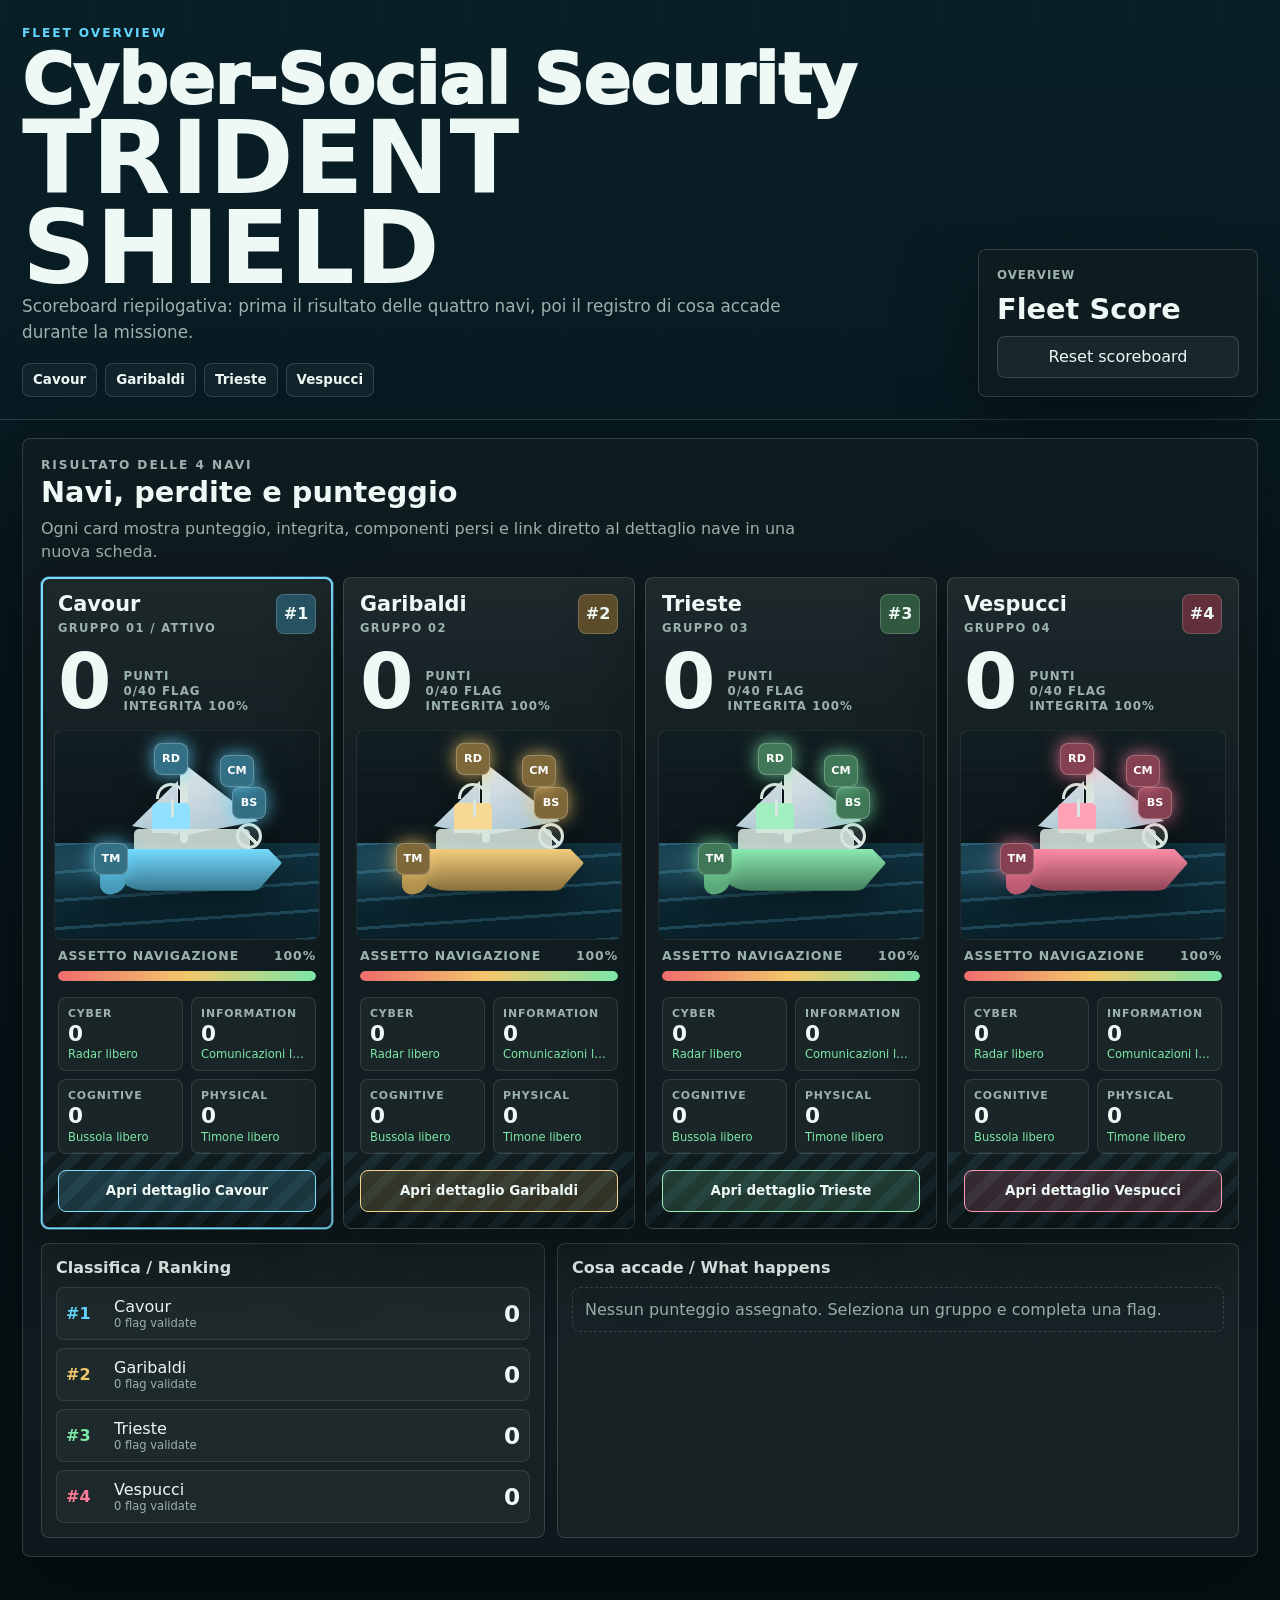
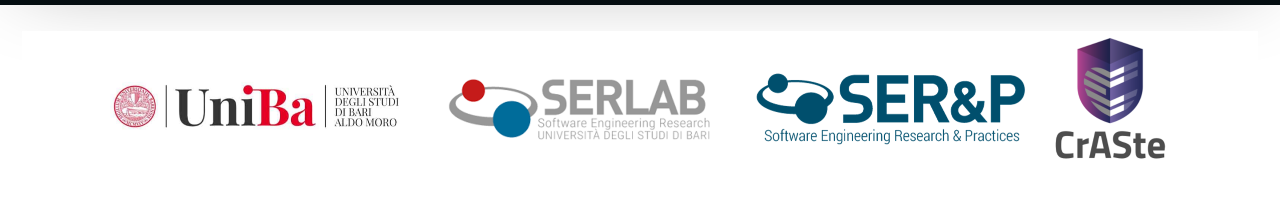
==== commit f88e141b: "Add files via upload" ====
--- a/index.html
+++ b/index.html
@@ -53,7 +53,6 @@
 
   <footer class="site-footer team-site-footer" aria-label="Cyber-Social Security">
     <div class="team-footer-inner">
-      <p class="footer-css-title">Cyber-Social Security</p>
       <img class="footer-banner" src="assets/logos/banner_CTF.png" alt="UniBa SERLAB SER&P CrASte">
     </div>
   </footer>
--- a/style.css
+++ b/style.css
@@ -251,15 +251,6 @@
   box-shadow: none;
 }
 
-.footer-css-title {
-  margin: 0;
-  color: #071013;
-  font-size: clamp(1.5rem, 3vw, 2.8rem);
-  font-weight: 950;
-  line-height: 1;
-  text-align: center;
-}
-
 .footer-banner {
   display: block;
   width: 100%;
